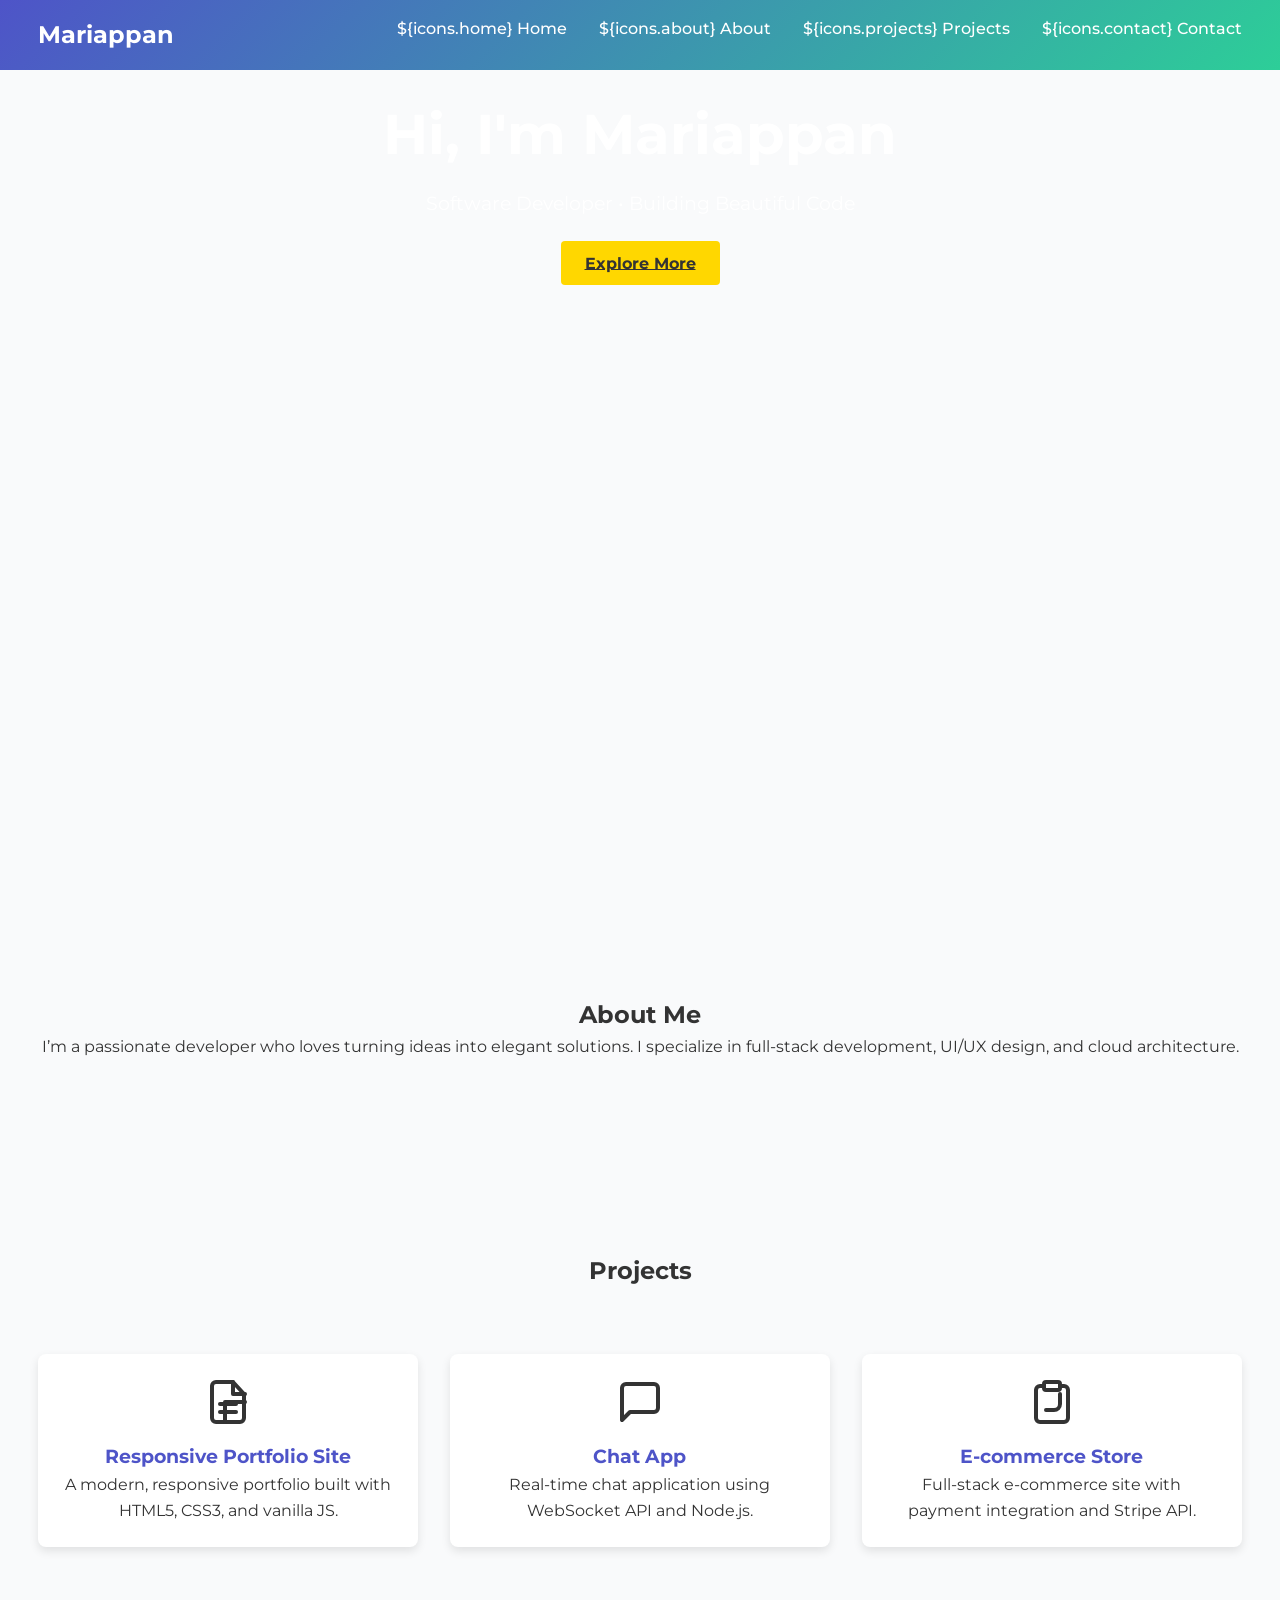
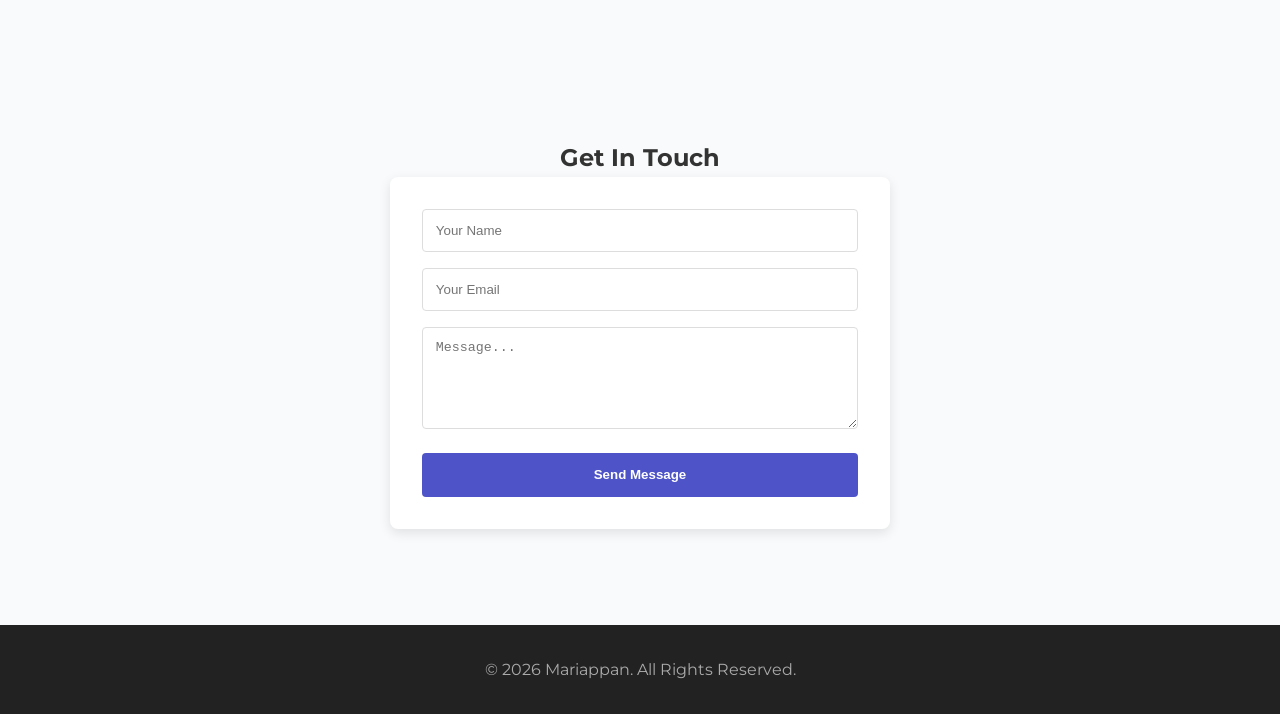
==== index.html @ 0f0ab498 "abcd" ====
<!DOCTYPE html>
<html lang="en">
<head>
    <meta charset="UTF-8">
    <meta name="viewport" content="width=device-width, initial-scale=1.0">
    <title>Portfolio – Mariappan</title>

    <!-- Google Fonts -->
    <link href="https://fonts.googleapis.com/css2?family=Montserrat:wght@400;700&family=Open+Sans&display=swap" rel="stylesheet">

    <!-- Main CSS -->
    <link rel="stylesheet" href="style.css">

    <!-- Font Awesome for icons (for fallback) -->
    <link rel="stylesheet" href="https://cdnjs.cloudflare.com/ajax/libs/font-awesome/6.5.1/css/all.min.css">

    <!-- SVG Icons (inline) -->
    <script type="text/javascript">
        // Define SVG icons as variables for easy access
        const icons = {
            home: '<svg xmlns="http://www.w3.org/2000/svg" width="24" height="24" viewBox="0 0 24 24" fill="none" stroke="currentColor" stroke-width="2" stroke-linecap="round" stroke-linejoin="round"><path d="M3 9l9-7 9 7v11a2 2 0 0 1-2 2H5a2 2 0 0 1-2-2z"></path><polyline points="9 22 9 12 15 12 15 22"></polyline></svg>',
            about: '<svg xmlns="http://www.w3.org/2000/svg" width="24" height="24" viewBox="0 0 24 24" fill="none" stroke="currentColor" stroke-width="2" stroke-linecap="round" stroke-linejoin="round"><circle cx="12" cy="12" r="10"></circle><path d="M8 14s1.5 2 4 2 4-2 4-2"></path><line x1="9" y1="9" x2="9.01" y2="9"></line><line x1="15" y1="9" x2="15.01" y2="9"></line></svg>',
            projects: '<svg xmlns="http://www.w3.org/2000/svg" width="24" height="24" viewBox="0 0 24 24" fill="none" stroke="currentColor" stroke-width="2" stroke-linecap="round" stroke-linejoin="round"><rect x="3" y="3" width="18" height="18" rx="2" ry="2"></rect><line x1="9" y1="3" x2="9" y2="21"></line><line x1="15" y1="3" x2="15" y2="21"></line></svg>',
            contact: '<svg xmlns="http://www.w3.org/2000/svg" width="24" height="24" viewBox="0 0 24 24" fill="none" stroke="currentColor" stroke-width="2" stroke-linecap="round" stroke-linejoin="round"><path d="M22 16.92v3a2 2 0 0 1-2.18 2 19.79 19.79 0 0 1-8.63-3.07 19.5 19.5 0 0 1-6-6 19.79 19.79 0 0 1-3.07-8.67A2 2 0 0 1 4.11 2h3a2 2 0 0 1 2 1.72 12.84 12.84 0 0 0 .7 2.81 2 2 0 0 1-.45 2.11L8.09 9.91a16 16 0 0 0 6 6l1.27-1.27a2 2 0 0 1 2.11-.45 12.84 12.84 0 0 0 2.81.7A2 2 0 0 1 22 16.92z"></path></svg>'
        };
    </script>
</head>

<body>
    <!-- Navigation -->
    <nav class="navbar">
        <div class="logo">Mariappan</div>
        <ul class="nav-links">
            <li><a href="#hero"><span class="icon">${icons.home}</span> Home</a></li>
            <li><a href="#about"><span class="icon">${icons.about}</span> About</a></li>
            <li><a href="#projects"><span class="icon">${icons.projects}</span> Projects</a></li>
            <li><a href="#contact"><span class="icon">${icons.contact}</span> Contact</a></li>
        </ul>
    </nav>

    <!-- Hero Section -->
    <section class="hero" id="hero">
        <h1>Hi, I'm Mariappan</h1>
        <p class="role">Software Developer • Building Beautiful Code</p>
        <a href="#about" class="btn hero-btn">Explore More</a>
    </section>

    <!-- About -->
    <section id="about" class="content">
        <h2>About Me</h2>
        <p>I’m a passionate developer who loves turning ideas into elegant solutions. I specialize in full‑stack development, UI/UX design, and cloud architecture.</p>
    </section>

    <!-- Projects -->
    <section id="projects" class="content">
        <h2>Projects</h2>
        <div class="grid">
            <!-- Project 1 -->
            <article class="card project-card">
                <div class="card-icon"><svg xmlns="http://www.w3.org/2000/svg" width="48" height="48" viewBox="0 0 24 24" fill="none" stroke="currentColor" stroke-width="2" stroke-linecap="round" stroke-linejoin="round"><path d="M14.5 2H6a2 2 0 0 0-2 2v16a2 2 0 0 0 2 2h12a2 2 0 0 0 2-2V8z"></path><polyline points="14.5 2 14.5 8 20.5 8"></polyline><line x1="16" y1="13" x2="8" y2="13"></line><line x1="16" y1="17" x2="8" y2="17"></line><polyline points="10.5 22 10.5 12 20.5 12"></polyline></svg></div>
                <h3>Responsive Portfolio Site</h3>
                <p>A modern, responsive portfolio built with HTML5, CSS3, and vanilla JS.</p>
            </article>

            <!-- Project 2 -->
            <article class="card project-card">
                <div class="card-icon"><svg xmlns="http://www.w3.org/2000/svg" width="48" height="48" viewBox="0 0 24 24" fill="none" stroke="currentColor" stroke-width="2" stroke-linecap="round" stroke-linejoin="round"><path d="M21 15a2 2 0 0 1-2 2H7l-4 4V5a2 2 0 0 1 2-2h14a2 2 0 0 1 2 2z"></path></svg></div>
                <h3>Chat App</h3>
                <p>Real‑time chat application using WebSocket API and Node.js.</p>
            </article>

            <!-- Project 3 -->
            <article class="card project-card">
                <div class="card-icon"><svg xmlns="http://www.w3.org/2000/svg" width="48" height="48" viewBox="0 0 24 24" fill="none" stroke="currentColor" stroke-width="2" stroke-linecap="round" stroke-linejoin="round"><path d="M16 4h2a2 2 0 0 1 2 2v14a2 2 0 0 1-2 2H6a2 2 0 0 1-2-2V6a2 2 0 0 1 2-2h2"></path><rect x="8" y="2" width="8" height="4" rx="1" ry="1"></rect><path d="M16 8v5a3 3 0 0 1-3 3h-4"></path></svg></div>
                <h3>E-commerce Store</h3>
                <p>Full‑stack e‑commerce site with payment integration and Stripe API.</p>
            </article>
        </div>
    </section>

    <!-- Contact -->
    <section id="contact" class="content contact-section">
        <h2>Get In Touch</h2>
        <form action="#" method="post" class="contact-form">
            <input type="text" name="name" placeholder="Your Name" required>
            <input type="email" name="email" placeholder="Your Email" required>
            <textarea name="message" rows="5" placeholder="Message..." required></textarea>
            <button type="submit">Send Message</button>
        </form>
    </section>

    <!-- Footer -->
    <footer class="footer">
        <p>&copy; 2026 Mariappan. All Rights Reserved.</p>
    </footer>

    <!-- Optional JS -->
    <script src="script.js"></script>
</body>
</html>
---- style.css ----
/* Reset & Base */
*{margin:0;padding:0;box-sizing:border-box;}
body{font-family:'Montserrat',sans-serif;background:#f9fafb;color:#333;line-height:1.6;}

/* Navigation */
.navbar{
    position:fixed;width:100%;top:0;left:0;background:linear-gradient(135deg,#4e54c8,#2dce98);
    display:flex;justify-content:space-between;padding:1rem 3%;
    color:#fff;z-index:1000;
}
.logo{font-weight:bold;font-size:1.5rem;}
.nav-links{list-style:none;display:flex;}
.nav-links li{margin-left:2rem;}
.nav-links a{
    text-decoration:none;color:#fff;font-weight:500;
    transition:color .3s;
}
.nav-links a:hover{color:#ffd700;}

/* Hero */
.hero{min-height:100vh;background:url('https://picsum.photos/1200/800?blur=5') center/cover no-repeat;color:#fff;text-align:center;padding-top:10vh;}
.hero h1{font-size:3.5rem;margin-bottom:.5rem;}
.role{font-size:1.2rem;margin-bottom:2rem;}
.btn{
    padding:.8rem 1.5rem;background:#ffd700;color:#333;border:none;
    border-radius:4px;font-weight:bold;cursor:pointer;
}
.hero-btn:hover{background:#ffc107;}

/* Content Sections */
.content{padding:6rem 3%;text-align:center;}
.grid{display:grid;grid-template-columns:repeat(auto-fit,minmax(250px,1fr));gap:2rem;margin-top:4rem;}
.card{
    background:white;padding:1.5rem;border-radius:8px;
    box-shadow:0 4px 10px rgba(0,0,0,.1);
    transition:transform .3s;
}
.card:hover{transform:translateY(-8px);}
.card img{width:100%;height:auto;border-radius:6px;margin-bottom:.8rem;}
.card h3{margin-top:.5rem;color:#4e54c8;}

/* Contact Form */
.contact-form{
    max-width:500px;margin:auto;padding:2rem;background:white;
    border-radius:8px;box-shadow:0 4px 12px rgba(0,0,0,.1);
}
input,textarea{width:100%;padding:.8rem;border:1px solid #ddd;margin-bottom:1rem;border-radius:4px;}
button{
    width:100%;padding:.9rem;background:#4e54c8;color:white;font-weight:bold;
    border:none;border-radius:4px;cursor:pointer;
}
button:hover{background:#3b49a7;}

/* Footer */
.footer{text-align:center;padding:2rem;background:#222;color:#aaa;}
@media(max-width:600px){
    .navbar{flex-direction:column;text-align:center;}
    .nav-links{margin-top:.5rem;}
}
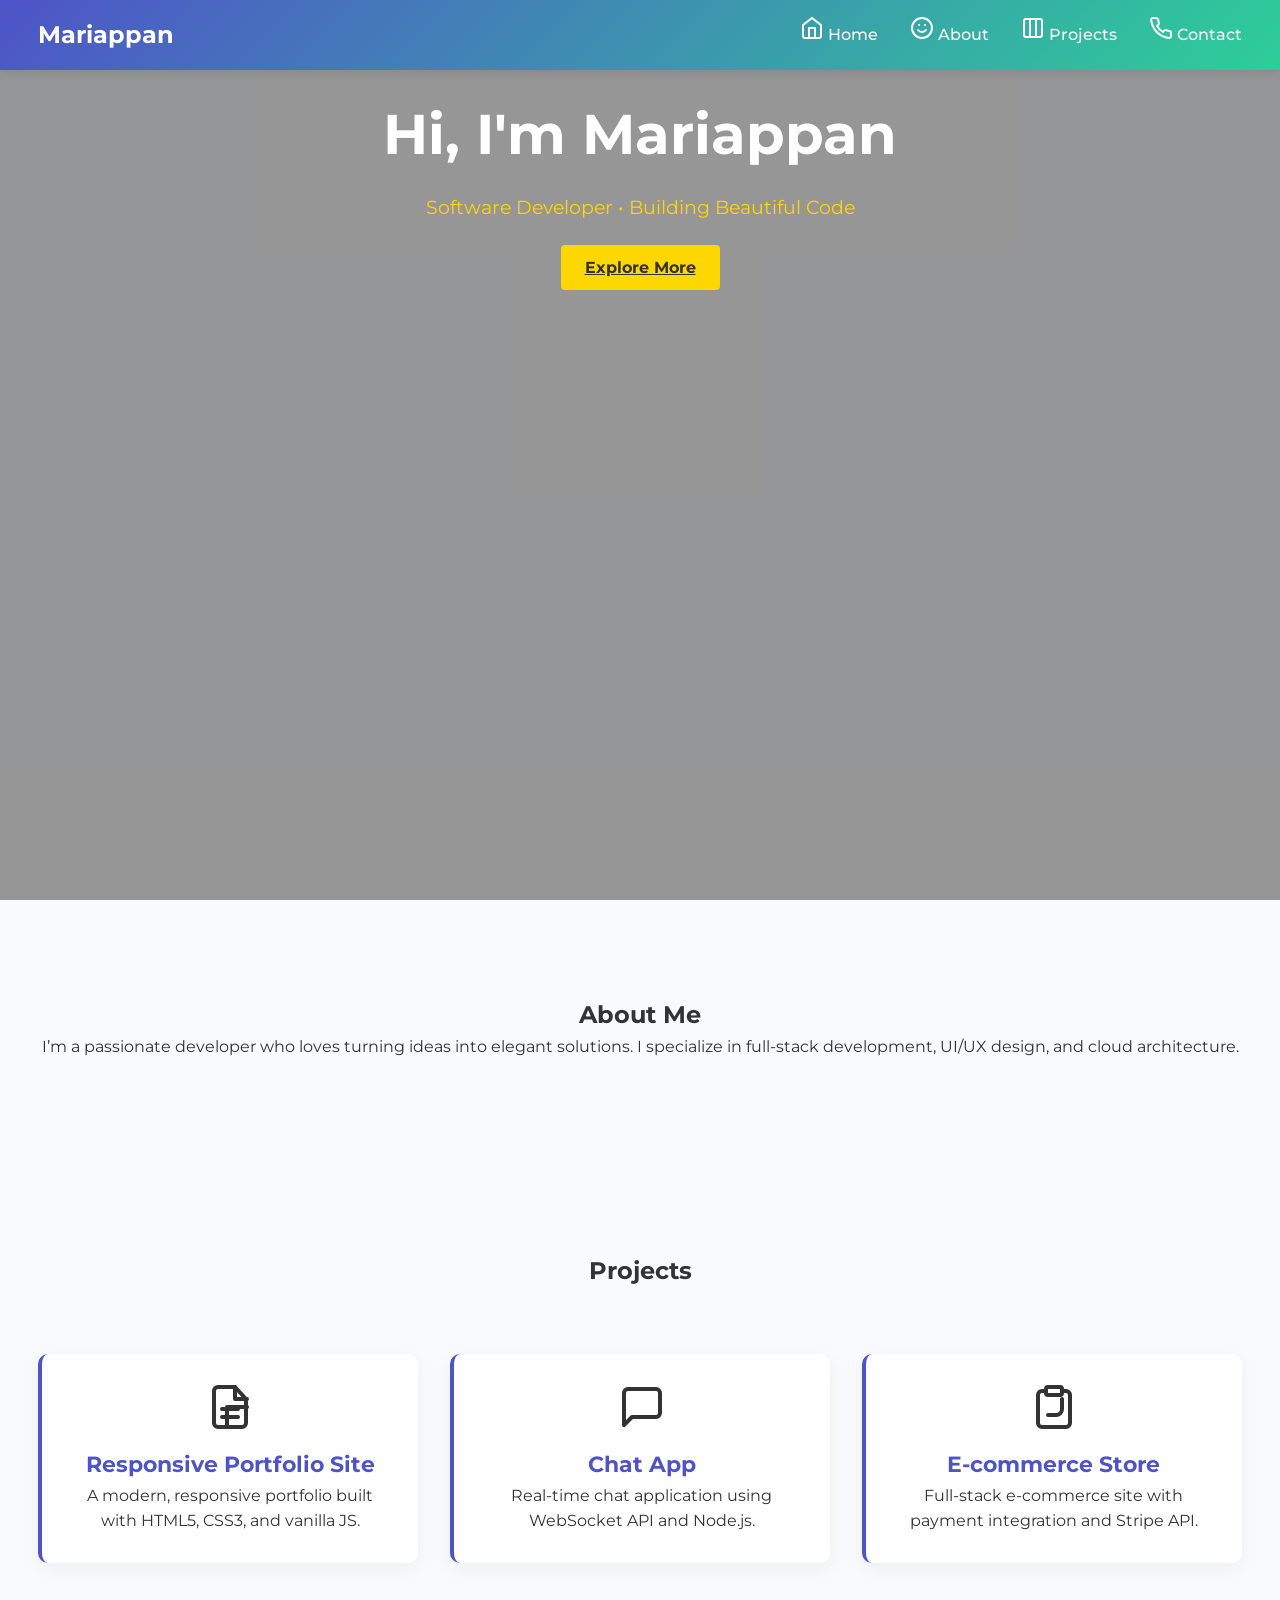
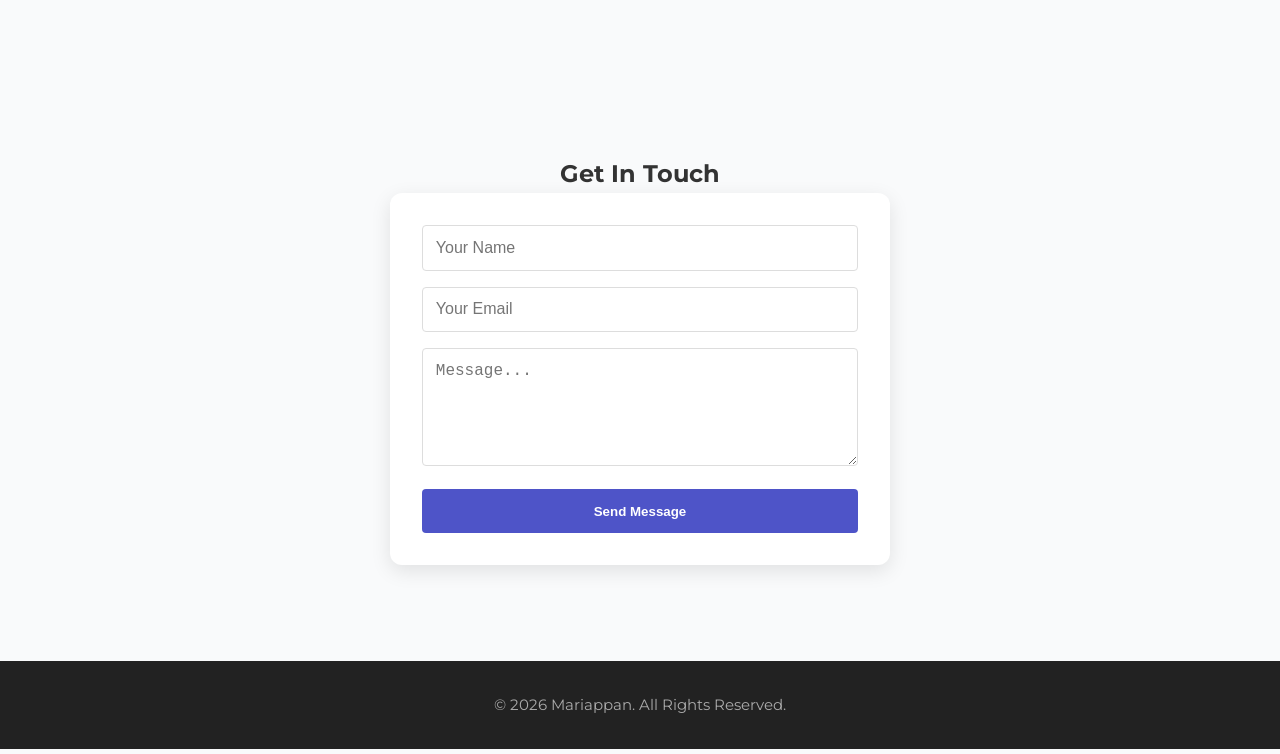
==== commit 9722077f: "new" ====
--- a/index.html
+++ b/index.html
@@ -15,28 +15,64 @@
     <link rel="stylesheet" href="https://cdnjs.cloudflare.com/ajax/libs/font-awesome/6.5.1/css/all.min.css">
 
     <!-- SVG Icons (inline) -->
+    
+
     <script type="text/javascript">
-        // Define SVG icons as variables for easy access
-        const icons = {
-            home: '<svg xmlns="http://www.w3.org/2000/svg" width="24" height="24" viewBox="0 0 24 24" fill="none" stroke="currentColor" stroke-width="2" stroke-linecap="round" stroke-linejoin="round"><path d="M3 9l9-7 9 7v11a2 2 0 0 1-2 2H5a2 2 0 0 1-2-2z"></path><polyline points="9 22 9 12 15 12 15 22"></polyline></svg>',
-            about: '<svg xmlns="http://www.w3.org/2000/svg" width="24" height="24" viewBox="0 0 24 24" fill="none" stroke="currentColor" stroke-width="2" stroke-linecap="round" stroke-linejoin="round"><circle cx="12" cy="12" r="10"></circle><path d="M8 14s1.5 2 4 2 4-2 4-2"></path><line x1="9" y1="9" x2="9.01" y2="9"></line><line x1="15" y1="9" x2="15.01" y2="9"></line></svg>',
-            projects: '<svg xmlns="http://www.w3.org/2000/svg" width="24" height="24" viewBox="0 0 24 24" fill="none" stroke="currentColor" stroke-width="2" stroke-linecap="round" stroke-linejoin="round"><rect x="3" y="3" width="18" height="18" rx="2" ry="2"></rect><line x1="9" y1="3" x2="9" y2="21"></line><line x1="15" y1="3" x2="15" y2="21"></line></svg>',
-            contact: '<svg xmlns="http://www.w3.org/2000/svg" width="24" height="24" viewBox="0 0 24 24" fill="none" stroke="currentColor" stroke-width="2" stroke-linecap="round" stroke-linejoin="round"><path d="M22 16.92v3a2 2 0 0 1-2.18 2 19.79 19.79 0 0 1-8.63-3.07 19.5 19.5 0 0 1-6-6 19.79 19.79 0 0 1-3.07-8.67A2 2 0 0 1 4.11 2h3a2 2 0 0 1 2 1.72 12.84 12.84 0 0 0 .7 2.81 2 2 0 0 1-.45 2.11L8.09 9.91a16 16 0 0 0 6 6l1.27-1.27a2 2 0 0 1 2.11-.45 12.84 12.84 0 0 0 2.81.7A2 2 0 0 1 22 16.92z"></path></svg>'
-        };
-    </script>
+    // Define SVG icons
+    const icons = {
+        home: '<svg xmlns="http://www.w3.org/2000/svg" width="24" height="24" viewBox="0 0 24 24" fill="none" stroke="currentColor" stroke-width="2" stroke-linecap="round" stroke-linejoin="round"><path d="M3 9l9-7 9 7v11a2 2 0 0 1-2 2H5a2 2 0 0 1-2-2z"></path><polyline points="9 22 9 12 15 12 15 22"></polyline></svg>',
+
+        about: '<svg xmlns="http://www.w3.org/2000/svg" width="24" height="24" viewBox="0 0 24 24" fill="none" stroke="currentColor" stroke-width="2" stroke-linecap="round" stroke-linejoin="round"><circle cx="12" cy="12" r="10"></circle><path d="M8 14s1.5 2 4 2 4-2 4-2"></path><line x1="9" y1="9" x2="9.01" y2="9"></line><line x1="15" y1="9" x2="15.01" y2="9"></line></svg>',
+
+        projects: '<svg xmlns="http://www.w3.org/2000/svg" width="24" height="24" viewBox="0 0 24 24" fill="none" stroke="currentColor" stroke-width="2" stroke-linecap="round" stroke-linejoin="round"><rect x="3" y="3" width="18" height="18" rx="2" ry="2"></rect><line x1="9" y1="3" x2="9" y2="21"></line><line x1="15" y1="3" x2="15" y2="21"></line></svg>',
+
+        contact: '<svg xmlns="http://www.w3.org/2000/svg" width="24" height="24" viewBox="0 0 24 24" fill="none" stroke="currentColor" stroke-width="2" stroke-linecap="round" stroke-linejoin="round"><path d="M22 16.92v3a2 2 0 0 1-2.18 2 19.79 19.79 0 0 1-8.63-3.07 19.5 19.5 0 0 1-6-6 19.79 19.79 0 0 1-3.07-8.67A2 2 0 0 1 4.11 2h3a2 2 0 0 1 2 1.72 12.84 12.84 0 0 0 .7 2.81 2 2 0 0 1-.45 2.11L8.09 9.91a16 16 0 0 0 6 6l1.27-1.27a2 2 0 0 1 2.11-.45 12.84 12.84 0 0 0 2.81.7A2 2 0 0 1 22 16.92z"></path></svg>'
+    };
+</script>
 </head>
 
 <body>
     <!-- Navigation -->
     <nav class="navbar">
         <div class="logo">Mariappan</div>
+
         <ul class="nav-links">
-            <li><a href="#hero"><span class="icon">${icons.home}</span> Home</a></li>
-            <li><a href="#about"><span class="icon">${icons.about}</span> About</a></li>
-            <li><a href="#projects"><span class="icon">${icons.projects}</span> Projects</a></li>
-            <li><a href="#contact"><span class="icon">${icons.contact}</span> Contact</a></li>
+            <li>
+                <a href="#hero">
+                    <span class="icon" id="home-icon"></span>
+                    Home
+                </a>
+            </li>
+
+            <li>
+                <a href="#about">
+                    <span class="icon" id="about-icon"></span>
+                    About
+                </a>
+            </li>
+
+            <li>
+                <a href="#projects">
+                    <span class="icon" id="projects-icon"></span>
+                    Projects
+                </a>
+            </li>
+
+            <li>
+                <a href="#contact">
+                    <span class="icon" id="contact-icon"></span>
+                    Contact
+                </a>
+            </li>
         </ul>
     </nav>
+    <!-- Insert SVG icons -->
+    <script>
+        document.getElementById("home-icon").innerHTML = icons.home;
+        document.getElementById("about-icon").innerHTML = icons.about;
+        document.getElementById("projects-icon").innerHTML = icons.projects;
+        document.getElementById("contact-icon").innerHTML = icons.contact;
+    </script>
 
     <!-- Hero Section -->
     <section class="hero" id="hero">
--- a/style.css
+++ b/style.css
@@ -1,59 +1,248 @@
 /* Reset & Base */
-*{margin:0;padding:0;box-sizing:border-box;}
-body{font-family:'Montserrat',sans-serif;background:#f9fafb;color:#333;line-height:1.6;}
+* {
+  margin: 0;
+  padding: 0;
+  box-sizing: border-box;
+}
+body {
+  font-family: 'Montserrat', sans-serif;
+  background: #f9fafb;
+  color: #333;
+  line-height: 1.6;
+  overflow-x: hidden;
+}
 
 /* Navigation */
-.navbar{
-    position:fixed;width:100%;top:0;left:0;background:linear-gradient(135deg,#4e54c8,#2dce98);
-    display:flex;justify-content:space-between;padding:1rem 3%;
-    color:#fff;z-index:1000;
-}
-.logo{font-weight:bold;font-size:1.5rem;}
-.nav-links{list-style:none;display:flex;}
-.nav-links li{margin-left:2rem;}
-.nav-links a{
-    text-decoration:none;color:#fff;font-weight:500;
-    transition:color .3s;
-}
-.nav-links a:hover{color:#ffd700;}
+.navbar {
+  position: fixed;
+  width: 100%;
+  top: 0;
+  left: 0;
+  background: linear-gradient(135deg, #4e54c8, #2dce98);
+  display: flex;
+  justify-content: space-between;
+  padding: 1rem 3%;
+  color: #fff;
+  z-index: 1000;
+  box-shadow: 0 2px 10px rgba(0, 0, 0, 0.1);
+}
+.logo {
+  font-weight: bold;
+  font-size: 1.5rem;
+}
+.nav-links {
+  list-style: none;
+  display: flex;
+}
+.nav-links li {
+  margin-left: 2rem;
+}
+.nav-links a {
+  text-decoration: none;
+  color: #fff;
+  font-weight: 500;
+  transition: all 0.3s ease;
+  position: relative;
+}
+.nav-links a::after {
+  content: '';
+  position: absolute;
+  bottom: -5px;
+  left: 0;
+  width: 0;
+  height: 2px;
+  background: #ffd700;
+  transition: width 0.3s ease;
+}
+.nav-links a:hover {
+  color: #ffd700;
+}
+.nav-links a:hover::after {
+  width: 100%;
+}
 
 /* Hero */
-.hero{min-height:100vh;background:url('https://picsum.photos/1200/800?blur=5') center/cover no-repeat;color:#fff;text-align:center;padding-top:10vh;}
-.hero h1{font-size:3.5rem;margin-bottom:.5rem;}
-.role{font-size:1.2rem;margin-bottom:2rem;}
-.btn{
-    padding:.8rem 1.5rem;background:#ffd700;color:#333;border:none;
-    border-radius:4px;font-weight:bold;cursor:pointer;
-}
-.hero-btn:hover{background:#ffc107;}
+.hero {
+  min-height: 100vh;
+  background: url('https://picsum.photos/1200/800?blur=5') center/cover no-repeat;
+  color: #fff;
+  text-align: center;
+  padding-top: 10vh;
+  position: relative;
+  overflow: hidden;
+}
+.hero::before {
+  content: '';
+  position: absolute;
+  top: 0;
+  left: 0;
+  right: 0;
+  bottom: 0;
+  background: rgba(0, 0, 0, 0.4);
+  z-index: -1;
+}
+.hero h1 {
+  font-size: 3.5rem;
+  margin-bottom: 0.8rem;
+  font-weight: 700;
+  animation: fadeInUp 1s ease-out;
+}
+.role {
+  font-size: 1.2rem;
+  margin-bottom: 2rem;
+  color: #ffd700;
+}
+.btn {
+  padding: 0.8rem 1.5rem;
+  background: #ffd700;
+  color: #333;
+  border: none;
+  border-radius: 4px;
+  font-weight: bold;
+  cursor: pointer;
+  transition: transform 0.2s ease, box-shadow 0.2s ease;
+}
+.btn:hover {
+  background: #ffc107;
+  transform: translateY(-2px);
+  box-shadow: 0 6px 15px rgba(0, 0, 0, 0.1);
+}
+
+.hero-btn:hover {
+  background: #ffc107;
+}
 
 /* Content Sections */
-.content{padding:6rem 3%;text-align:center;}
-.grid{display:grid;grid-template-columns:repeat(auto-fit,minmax(250px,1fr));gap:2rem;margin-top:4rem;}
-.card{
-    background:white;padding:1.5rem;border-radius:8px;
-    box-shadow:0 4px 10px rgba(0,0,0,.1);
-    transition:transform .3s;
-}
-.card:hover{transform:translateY(-8px);}
-.card img{width:100%;height:auto;border-radius:6px;margin-bottom:.8rem;}
-.card h3{margin-top:.5rem;color:#4e54c8;}
+.content {
+  padding: 6rem 3%;
+  text-align: center;
+}
+.grid {
+  display: grid;
+  grid-template-columns: repeat(auto-fit, minmax(250px, 1fr));
+  gap: 2rem;
+  margin-top: 4rem;
+}
+.card {
+  background: white;
+  padding: 1.8rem;
+  border-radius: 10px;
+  box-shadow: 0 6px 20px rgba(0, 0, 0, 0.05);
+  transition: all 0.4s cubic-bezier(0.23, 1, 0.32, 1);
+  border-left: 4px solid #4e54c8;
+}
+.card:hover {
+  transform: translateY(-10px);
+  box-shadow: 0 12px 30px rgba(0, 0, 0, 0.1);
+}
+.card img {
+  width: 100%;
+  height: auto;
+  border-radius: 6px;
+  margin-bottom: 0.8rem;
+}
+.card h3 {
+  margin-top: 0.5rem;
+  color: #4e54c8;
+  font-size: 1.4rem;
+}
 
 /* Contact Form */
-.contact-form{
-    max-width:500px;margin:auto;padding:2rem;background:white;
-    border-radius:8px;box-shadow:0 4px 12px rgba(0,0,0,.1);
-}
-input,textarea{width:100%;padding:.8rem;border:1px solid #ddd;margin-bottom:1rem;border-radius:4px;}
-button{
-    width:100%;padding:.9rem;background:#4e54c8;color:white;font-weight:bold;
-    border:none;border-radius:4px;cursor:pointer;
-}
-button:hover{background:#3b49a7;}
+.contact-form {
+  max-width: 500px;
+  margin: auto;
+  padding: 2rem;
+  background: white;
+  border-radius: 12px;
+  box-shadow: 0 6px 20px rgba(0, 0, 0, 0.1);
+}
+input,
+textarea {
+  width: 100%;
+  padding: 0.8rem;
+  border: 1px solid #ddd;
+  border-radius: 4px;
+  margin-bottom: 1rem;
+  font-size: 1rem;
+  transition: border-color 0.3s ease, box-shadow 0.3s ease;
+}
+input:focus,
+textarea:focus {
+  outline: none;
+  border-color: #4e54c8;
+  box-shadow: 0 0 0 2px rgba(78, 84, 200, 0.2);
+}
+button {
+  width: 100%;
+  padding: 0.9rem;
+  background: #4e54c8;
+  color: white;
+  font-weight: bold;
+  border: none;
+  border-radius: 4px;
+  cursor: pointer;
+  transition: all 0.3s ease;
+}
+button:hover {
+  background: #3b49a7;
+  transform: scale(1.02);
+}
 
 /* Footer */
-.footer{text-align:center;padding:2rem;background:#222;color:#aaa;}
-@media(max-width:600px){
-    .navbar{flex-direction:column;text-align:center;}
-    .nav-links{margin-top:.5rem;}
-}
+.footer {
+  text-align: center;
+  padding: 2rem;
+  background: #222;
+  color: #aaa;
+  font-size: 0.95rem;
+}
+.footer a {
+  color: #ffd700;
+  text-decoration: none;
+}
+.footer a:hover {
+  text-decoration: underline;
+}
+
+/* Animations */
+@keyframes fadeInUp {
+  from {
+    opacity: 0;
+    transform: translateY(30px);
+  }
+  to {
+    opacity: 1;
+    transform: translateY(0);
+  }
+}
+
+/* Responsive Design Enhancements */
+@media (max-width: 600px) {
+  .navbar {
+    flex-direction: column;
+    text-align: center;
+    padding: 1rem;
+  }
+  .nav-links {
+    margin-top: 1rem;
+  }
+  .nav-links li {
+    margin-left: auto;
+    margin-right: auto;
+  }
+  .hero h1 {
+    font-size: 2.5rem;
+  }
+  .role {
+    font-size: 1rem;
+  }
+  .btn {
+    padding: 0.7rem 1.2rem;
+  }
+}
+
+/* Accessibility Improvements */
+:focus-visible {
+  outline: 3px solid #4e54c8;
+  outline-offset: 2px;
+}
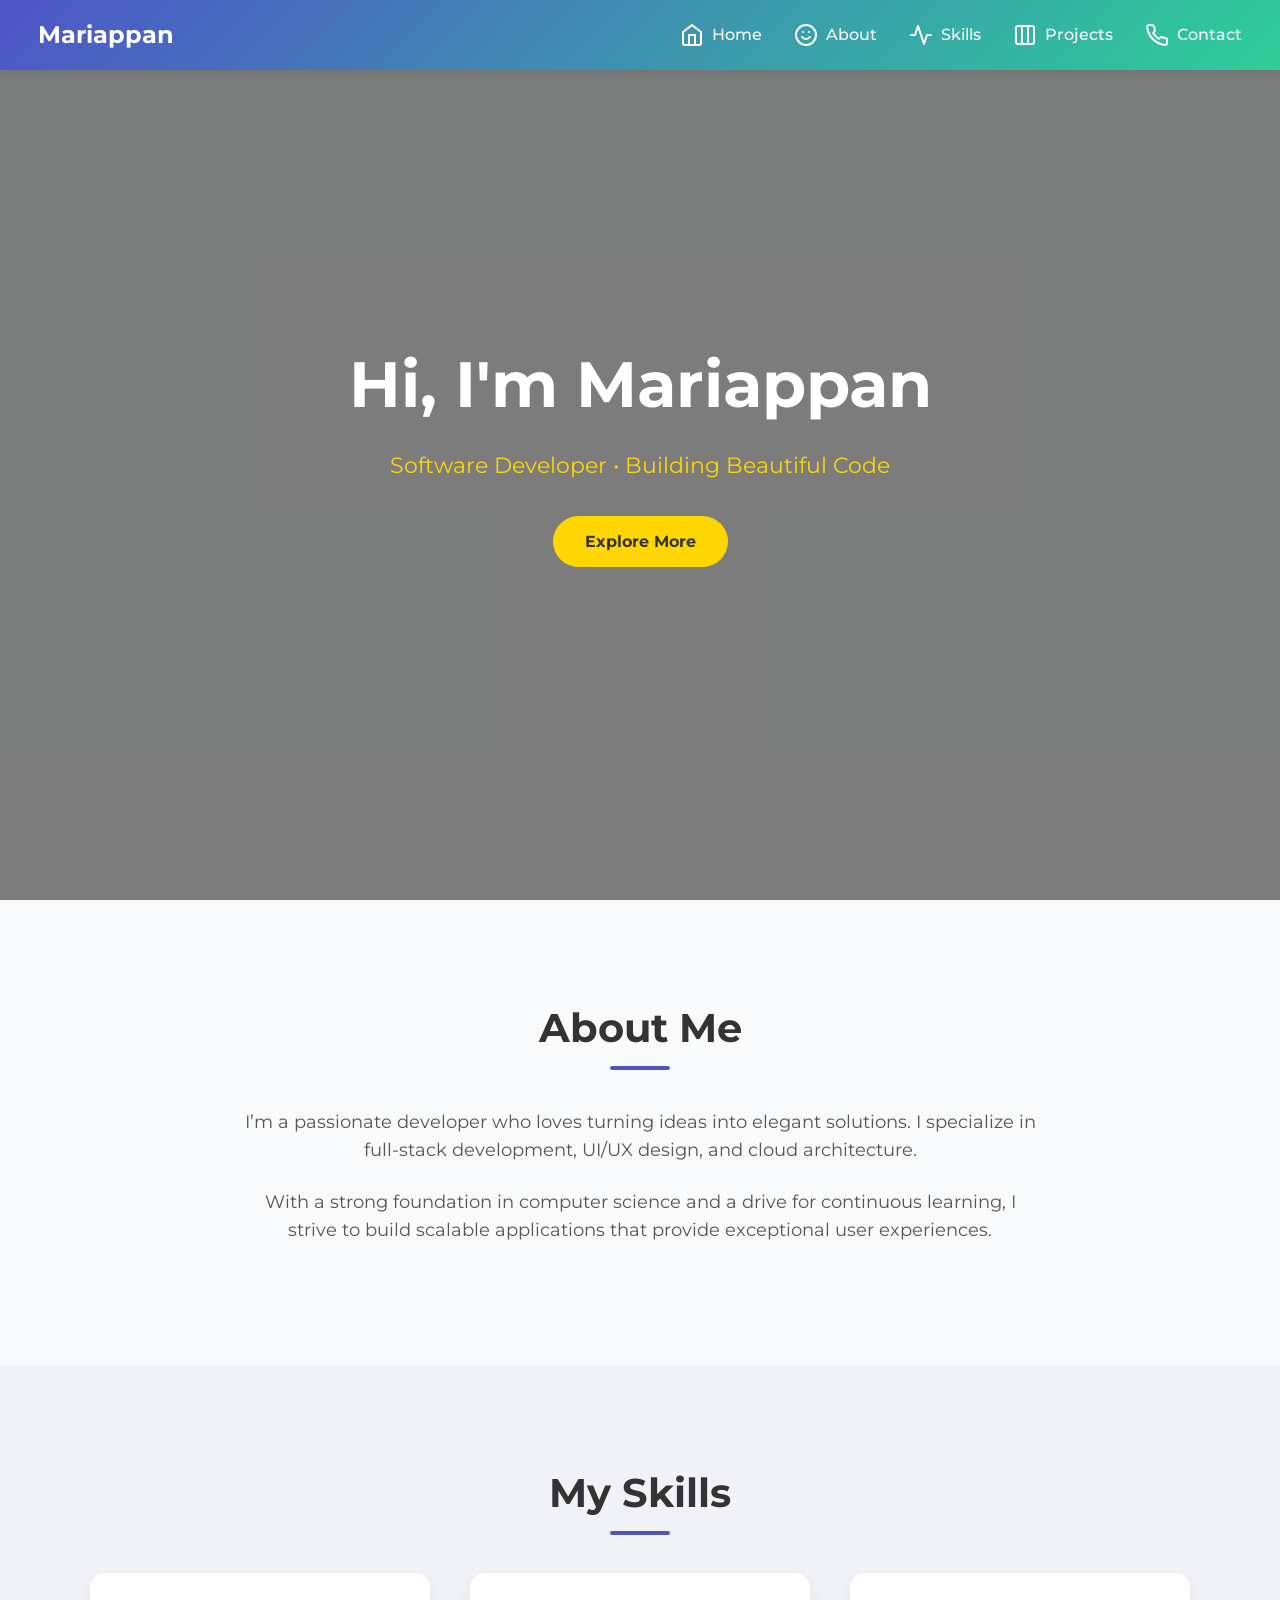
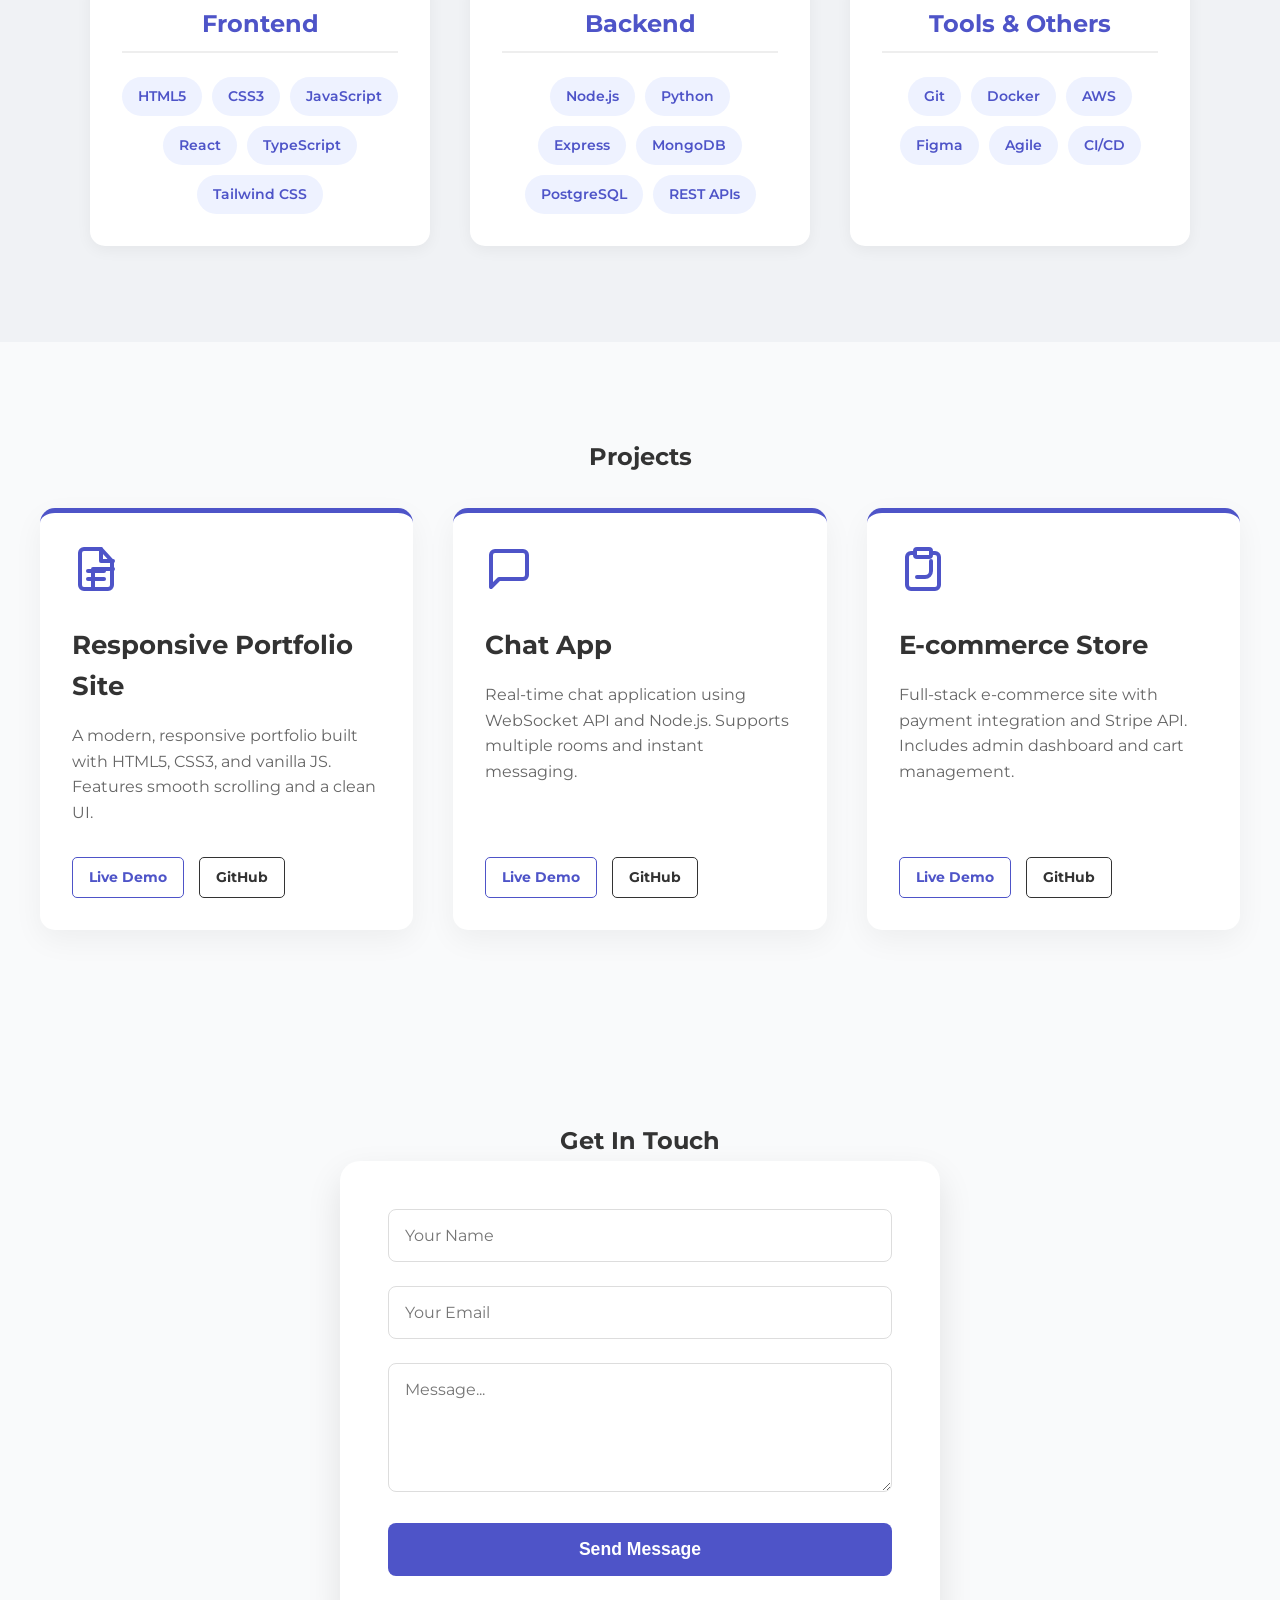
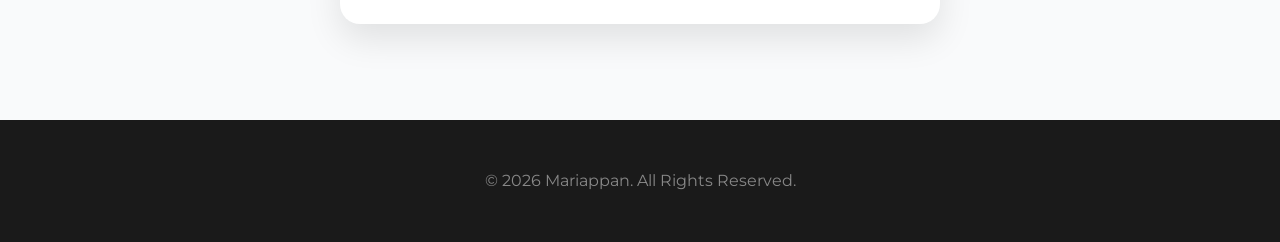
==== commit 0b13f66c: "new2" ====
--- a/index.html
+++ b/index.html
@@ -36,6 +36,12 @@
     <nav class="navbar">
         <div class="logo">Mariappan</div>
 
+        <div class="menu-toggle" id="mobile-menu">
+            <span class="bar"></span>
+            <span class="bar"></span>
+            <span class="bar"></span>
+        </div>
+
         <ul class="nav-links">
             <li>
                 <a href="#hero">
@@ -48,6 +54,13 @@
                 <a href="#about">
                     <span class="icon" id="about-icon"></span>
                     About
+                </a>
+            </li>
+
+            <li>
+                <a href="#skills">
+                    <span class="icon" id="skills-icon"></span>
+                    Skills
                 </a>
             </li>
 
@@ -72,6 +85,8 @@
         document.getElementById("about-icon").innerHTML = icons.about;
         document.getElementById("projects-icon").innerHTML = icons.projects;
         document.getElementById("contact-icon").innerHTML = icons.contact;
+        // Adding a simple skills icon
+        document.getElementById("skills-icon").innerHTML = '<svg xmlns="http://www.w3.org/2000/svg" width="24" height="24" viewBox="0 0 24 24" fill="none" stroke="currentColor" stroke-width="2" stroke-linecap="round" stroke-linejoin="round"><polyline points="22 12 18 12 15 21 9 3 6 12 2 12"></polyline></svg>';
     </script>
 
     <!-- Hero Section -->
@@ -83,8 +98,53 @@
 
     <!-- About -->
     <section id="about" class="content">
-        <h2>About Me</h2>
-        <p>I’m a passionate developer who loves turning ideas into elegant solutions. I specialize in full‑stack development, UI/UX design, and cloud architecture.</p>
+        <h2 class="section-title">About Me</h2>
+        <div class="about-container">
+            <div class="about-text">
+                <p>I’m a passionate developer who loves turning ideas into elegant solutions. I specialize in full‑stack development, UI/UX design, and cloud architecture.</p>
+                <p>With a strong foundation in computer science and a drive for continuous learning, I strive to build scalable applications that provide exceptional user experiences.</p>
+            </div>
+        </div>
+    </section>
+
+    <!-- Skills -->
+    <section id="skills" class="content bg-light">
+        <h2 class="section-title">My Skills</h2>
+        <div class="skills-grid">
+            <div class="skill-category">
+                <h3>Frontend</h3>
+                <div class="skill-tags">
+                    <span>HTML5</span>
+                    <span>CSS3</span>
+                    <span>JavaScript</span>
+                    <span>React</span>
+                    <span>TypeScript</span>
+                    <span>Tailwind CSS</span>
+                </div>
+            </div>
+            <div class="skill-category">
+                <h3>Backend</h3>
+                <div class="skill-tags">
+                    <span>Node.js</span>
+                    <span>Python</span>
+                    <span>Express</span>
+                    <span>MongoDB</span>
+                    <span>PostgreSQL</span>
+                    <span>REST APIs</span>
+                </div>
+            </div>
+            <div class="skill-category">
+                <h3>Tools & Others</h3>
+                <div class="skill-tags">
+                    <span>Git</span>
+                    <span>Docker</span>
+                    <span>AWS</span>
+                    <span>Figma</span>
+                    <span>Agile</span>
+                    <span>CI/CD</span>
+                </div>
+            </div>
+        </div>
     </section>
 
     <!-- Projects -->
@@ -95,21 +155,33 @@
             <article class="card project-card">
                 <div class="card-icon"><svg xmlns="http://www.w3.org/2000/svg" width="48" height="48" viewBox="0 0 24 24" fill="none" stroke="currentColor" stroke-width="2" stroke-linecap="round" stroke-linejoin="round"><path d="M14.5 2H6a2 2 0 0 0-2 2v16a2 2 0 0 0 2 2h12a2 2 0 0 0 2-2V8z"></path><polyline points="14.5 2 14.5 8 20.5 8"></polyline><line x1="16" y1="13" x2="8" y2="13"></line><line x1="16" y1="17" x2="8" y2="17"></line><polyline points="10.5 22 10.5 12 20.5 12"></polyline></svg></div>
                 <h3>Responsive Portfolio Site</h3>
-                <p>A modern, responsive portfolio built with HTML5, CSS3, and vanilla JS.</p>
+                <p>A modern, responsive portfolio built with HTML5, CSS3, and vanilla JS. Features smooth scrolling and a clean UI.</p>
+                <div class="project-links">
+                    <a href="#" class="project-link">Live Demo</a>
+                    <a href="#" class="project-link github">GitHub</a>
+                </div>
             </article>
 
             <!-- Project 2 -->
             <article class="card project-card">
                 <div class="card-icon"><svg xmlns="http://www.w3.org/2000/svg" width="48" height="48" viewBox="0 0 24 24" fill="none" stroke="currentColor" stroke-width="2" stroke-linecap="round" stroke-linejoin="round"><path d="M21 15a2 2 0 0 1-2 2H7l-4 4V5a2 2 0 0 1 2-2h14a2 2 0 0 1 2 2z"></path></svg></div>
                 <h3>Chat App</h3>
-                <p>Real‑time chat application using WebSocket API and Node.js.</p>
+                <p>Real‑time chat application using WebSocket API and Node.js. Supports multiple rooms and instant messaging.</p>
+                <div class="project-links">
+                    <a href="#" class="project-link">Live Demo</a>
+                    <a href="#" class="project-link github">GitHub</a>
+                </div>
             </article>
 
             <!-- Project 3 -->
             <article class="card project-card">
                 <div class="card-icon"><svg xmlns="http://www.w3.org/2000/svg" width="48" height="48" viewBox="0 0 24 24" fill="none" stroke="currentColor" stroke-width="2" stroke-linecap="round" stroke-linejoin="round"><path d="M16 4h2a2 2 0 0 1 2 2v14a2 2 0 0 1-2 2H6a2 2 0 0 1-2-2V6a2 2 0 0 1 2-2h2"></path><rect x="8" y="2" width="8" height="4" rx="1" ry="1"></rect><path d="M16 8v5a3 3 0 0 1-3 3h-4"></path></svg></div>
                 <h3>E-commerce Store</h3>
-                <p>Full‑stack e‑commerce site with payment integration and Stripe API.</p>
+                <p>Full‑stack e‑commerce site with payment integration and Stripe API. Includes admin dashboard and cart management.</p>
+                <div class="project-links">
+                    <a href="#" class="project-link">Live Demo</a>
+                    <a href="#" class="project-link github">GitHub</a>
+                </div>
             </article>
         </div>
     </section>
--- a/style.css
+++ b/style.css
@@ -21,6 +21,7 @@
   background: linear-gradient(135deg, #4e54c8, #2dce98);
   display: flex;
   justify-content: space-between;
+  align-items: center;
   padding: 1rem 3%;
   color: #fff;
   z-index: 1000;
@@ -33,6 +34,7 @@
 .nav-links {
   list-style: none;
   display: flex;
+  align-items: center;
 }
 .nav-links li {
   margin-left: 2rem;
@@ -43,6 +45,13 @@
   font-weight: 500;
   transition: all 0.3s ease;
   position: relative;
+  display: flex;
+  align-items: center;
+  gap: 8px;
+}
+.nav-links a .icon {
+  display: flex;
+  align-items: center;
 }
 .nav-links a::after {
   content: '';
@@ -61,13 +70,32 @@
   width: 100%;
 }
 
+/* Mobile Menu Toggle */
+.menu-toggle {
+  display: none;
+  flex-direction: column;
+  cursor: pointer;
+  gap: 5px;
+}
+.bar {
+  width: 25px;
+  height: 3px;
+  background-color: white;
+  transition: 0.3s;
+  border-radius: 2px;
+}
+
 /* Hero */
 .hero {
   min-height: 100vh;
   background: url('https://picsum.photos/1200/800?blur=5') center/cover no-repeat;
   color: #fff;
   text-align: center;
-  padding-top: 10vh;
+  display: flex;
+  flex-direction: column;
+  justify-content: center;
+  align-items: center;
+  padding: 0 3%;
   position: relative;
   overflow: hidden;
 }
@@ -78,38 +106,36 @@
   left: 0;
   right: 0;
   bottom: 0;
-  background: rgba(0, 0, 0, 0.4);
+  background: rgba(0, 0, 0, 0.5);
   z-index: -1;
 }
 .hero h1 {
-  font-size: 3.5rem;
+  font-size: clamp(2.5rem, 8vw, 4rem);
   margin-bottom: 0.8rem;
   font-weight: 700;
   animation: fadeInUp 1s ease-out;
 }
 .role {
-  font-size: 1.2rem;
+  font-size: clamp(1rem, 4vw, 1.4rem);
   margin-bottom: 2rem;
   color: #ffd700;
 }
 .btn {
-  padding: 0.8rem 1.5rem;
+  padding: 0.8rem 2rem;
   background: #ffd700;
   color: #333;
   border: none;
-  border-radius: 4px;
+  border-radius: 50px;
   font-weight: bold;
   cursor: pointer;
+  text-decoration: none;
   transition: transform 0.2s ease, box-shadow 0.2s ease;
+  display: inline-block;
 }
 .btn:hover {
   background: #ffc107;
-  transform: translateY(-2px);
-  box-shadow: 0 6px 15px rgba(0, 0, 0, 0.1);
-}
-
-.hero-btn:hover {
-  background: #ffc107;
+  transform: translateY(-3px);
+  box-shadow: 0 10px 20px rgba(0, 0, 0, 0.2);
 }
 
 /* Content Sections */
@@ -117,84 +143,200 @@
   padding: 6rem 3%;
   text-align: center;
 }
+.section-title {
+  font-size: 2.5rem;
+  margin-bottom: 3rem;
+  position: relative;
+  display: inline-block;
+}
+.section-title::after {
+  content: '';
+  position: absolute;
+  bottom: -10px;
+  left: 50%;
+  transform: translateX(-50%);
+  width: 60px;
+  height: 4px;
+  background: #4e54c8;
+  border-radius: 2px;
+}
+.bg-light {
+  background-color: #f0f2f5;
+}
+
+/* About Section */
+.about-container {
+  max-width: 800px;
+  margin: 0 auto;
+  font-size: 1.1rem;
+  color: #555;
+}
+.about-text p {
+  margin-bottom: 1.5rem;
+}
+
+/* Skills Section */
+.skills-grid {
+  display: grid;
+  grid-template-columns: repeat(auto-fit, minmax(280px, 1fr));
+  gap: 2.5rem;
+  max-width: 1100px;
+  margin: 0 auto;
+}
+.skill-category {
+  background: white;
+  padding: 2rem;
+  border-radius: 15px;
+  box-shadow: 0 4px 15px rgba(0,0,0,0.05);
+  transition: transform 0.3s ease;
+}
+.skill-category:hover {
+  transform: translateY(-5px);
+}
+.skill-category h3 {
+  margin-bottom: 1.5rem;
+  color: #4e54c8;
+  font-size: 1.5rem;
+  border-bottom: 2px solid #eee;
+  padding-bottom: 0.5rem;
+}
+.skill-tags {
+  display: flex;
+  flex-wrap: wrap;
+  gap: 10px;
+  justify-content: center;
+}
+.skill-tags span {
+  background: #eef2ff;
+  color: #4e54c8;
+  padding: 0.5rem 1rem;
+  border-radius: 20px;
+  font-size: 0.9rem;
+  font-weight: 600;
+  transition: all 0.3s ease;
+}
+.skill-tags span:hover {
+  background: #4e54c8;
+  color: white;
+}
+
+/* Projects Grid */
 .grid {
   display: grid;
-  grid-template-columns: repeat(auto-fit, minmax(250px, 1fr));
-  gap: 2rem;
-  margin-top: 4rem;
+  grid-template-columns: repeat(auto-fit, minmax(300px, 1fr));
+  gap: 2.5rem;
+  margin-top: 2rem;
+  max-width: 1200px;
+  margin-left: auto;
+  margin-right: auto;
 }
 .card {
   background: white;
-  padding: 1.8rem;
-  border-radius: 10px;
-  box-shadow: 0 6px 20px rgba(0, 0, 0, 0.05);
+  padding: 2rem;
+  border-radius: 15px;
+  box-shadow: 0 10px 30px rgba(0, 0, 0, 0.05);
   transition: all 0.4s cubic-bezier(0.23, 1, 0.32, 1);
-  border-left: 4px solid #4e54c8;
+  border-top: 5px solid #4e54c8;
+  display: flex;
+  flex-direction: column;
+  text-align: left;
 }
 .card:hover {
-  transform: translateY(-10px);
-  box-shadow: 0 12px 30px rgba(0, 0, 0, 0.1);
-}
-.card img {
-  width: 100%;
-  height: auto;
-  border-radius: 6px;
-  margin-bottom: 0.8rem;
+  transform: translateY(-12px);
+  box-shadow: 0 20px 40px rgba(0, 0, 0, 0.1);
+}
+.card-icon {
+  margin-bottom: 1.5rem;
+  color: #4e54c8;
 }
 .card h3 {
-  margin-top: 0.5rem;
+  margin-bottom: 1rem;
+  color: #333;
+  font-size: 1.6rem;
+}
+.card p {
+  color: #666;
+  margin-bottom: 2rem;
+  flex-grow: 1;
+}
+.project-links {
+  display: flex;
+  gap: 15px;
+}
+.project-link {
+  text-decoration: none;
+  font-size: 0.9rem;
+  font-weight: bold;
   color: #4e54c8;
-  font-size: 1.4rem;
+  padding: 0.5rem 1rem;
+  border: 1px solid #4e54c8;
+  border-radius: 5px;
+  transition: all 0.3s ease;
+}
+.project-link:hover {
+  background: #4e54c8;
+  color: white;
+}
+.project-link.github {
+  border-color: #333;
+  color: #333;
+}
+.project-link.github:hover {
+  background: #333;
+  color: white;
 }
 
 /* Contact Form */
 .contact-form {
-  max-width: 500px;
+  max-width: 600px;
   margin: auto;
-  padding: 2rem;
+  padding: 3rem;
   background: white;
-  border-radius: 12px;
-  box-shadow: 0 6px 20px rgba(0, 0, 0, 0.1);
+  border-radius: 20px;
+  box-shadow: 0 15px 35px rgba(0, 0, 0, 0.1);
 }
 input,
 textarea {
   width: 100%;
-  padding: 0.8rem;
+  padding: 1rem;
   border: 1px solid #ddd;
-  border-radius: 4px;
-  margin-bottom: 1rem;
+  border-radius: 8px;
+  margin-bottom: 1.5rem;
   font-size: 1rem;
+  font-family: inherit;
   transition: border-color 0.3s ease, box-shadow 0.3s ease;
 }
 input:focus,
 textarea:focus {
   outline: none;
   border-color: #4e54c8;
-  box-shadow: 0 0 0 2px rgba(78, 84, 200, 0.2);
+  box-shadow: 0 0 0 3px rgba(78, 84, 200, 0.15);
 }
 button {
   width: 100%;
-  padding: 0.9rem;
+  padding: 1rem;
   background: #4e54c8;
   color: white;
   font-weight: bold;
+  font-size: 1.1rem;
   border: none;
-  border-radius: 4px;
+  border-radius: 8px;
   cursor: pointer;
   transition: all 0.3s ease;
 }
 button:hover {
   background: #3b49a7;
-  transform: scale(1.02);
+  transform: translateY(-2px);
+  box-shadow: 0 5px 15px rgba(78, 84, 200, 0.3);
 }
 
 /* Footer */
 .footer {
   text-align: center;
-  padding: 2rem;
-  background: #222;
-  color: #aaa;
-  font-size: 0.95rem;
+  padding: 3rem 2rem;
+  background: #1a1a1a;
+  color: #888;
+  font-size: 1rem;
 }
 .footer a {
   color: #ffd700;
@@ -216,28 +358,42 @@
   }
 }
 
-/* Responsive Design Enhancements */
-@media (max-width: 600px) {
-  .navbar {
+/* Responsive Design */
+@media (max-width: 768px) {
+  .menu-toggle {
+    display: flex;
+  }
+  .nav-links {
+    position: absolute;
+    top: 100%;
+    left: 0;
+    width: 100%;
+    background: linear-gradient(135deg, #4e54c8, #2dce98);
     flex-direction: column;
-    text-align: center;
-    padding: 1rem;
-  }
-  .nav-links {
-    margin-top: 1rem;
+    padding: 2rem 0;
+    gap: 1.5rem;
+    transform: translateY(-150%);
+    transition: transform 0.4s ease-in-out;
+    box-shadow: 0 10px 10px rgba(0,0,0,0.1);
+  }
+  .nav-links.active {
+    transform: translateY(0);
   }
   .nav-links li {
-    margin-left: auto;
-    margin-right: auto;
+    margin: 0;
+  }
+  .nav-links a {
+    font-size: 1.2rem;
+    justify-content: center;
   }
   .hero h1 {
     font-size: 2.5rem;
   }
-  .role {
-    font-size: 1rem;
-  }
-  .btn {
-    padding: 0.7rem 1.2rem;
+  .section-title {
+    font-size: 2rem;
+  }
+  .contact-form {
+    padding: 2rem 1.5rem;
   }
 }
 
